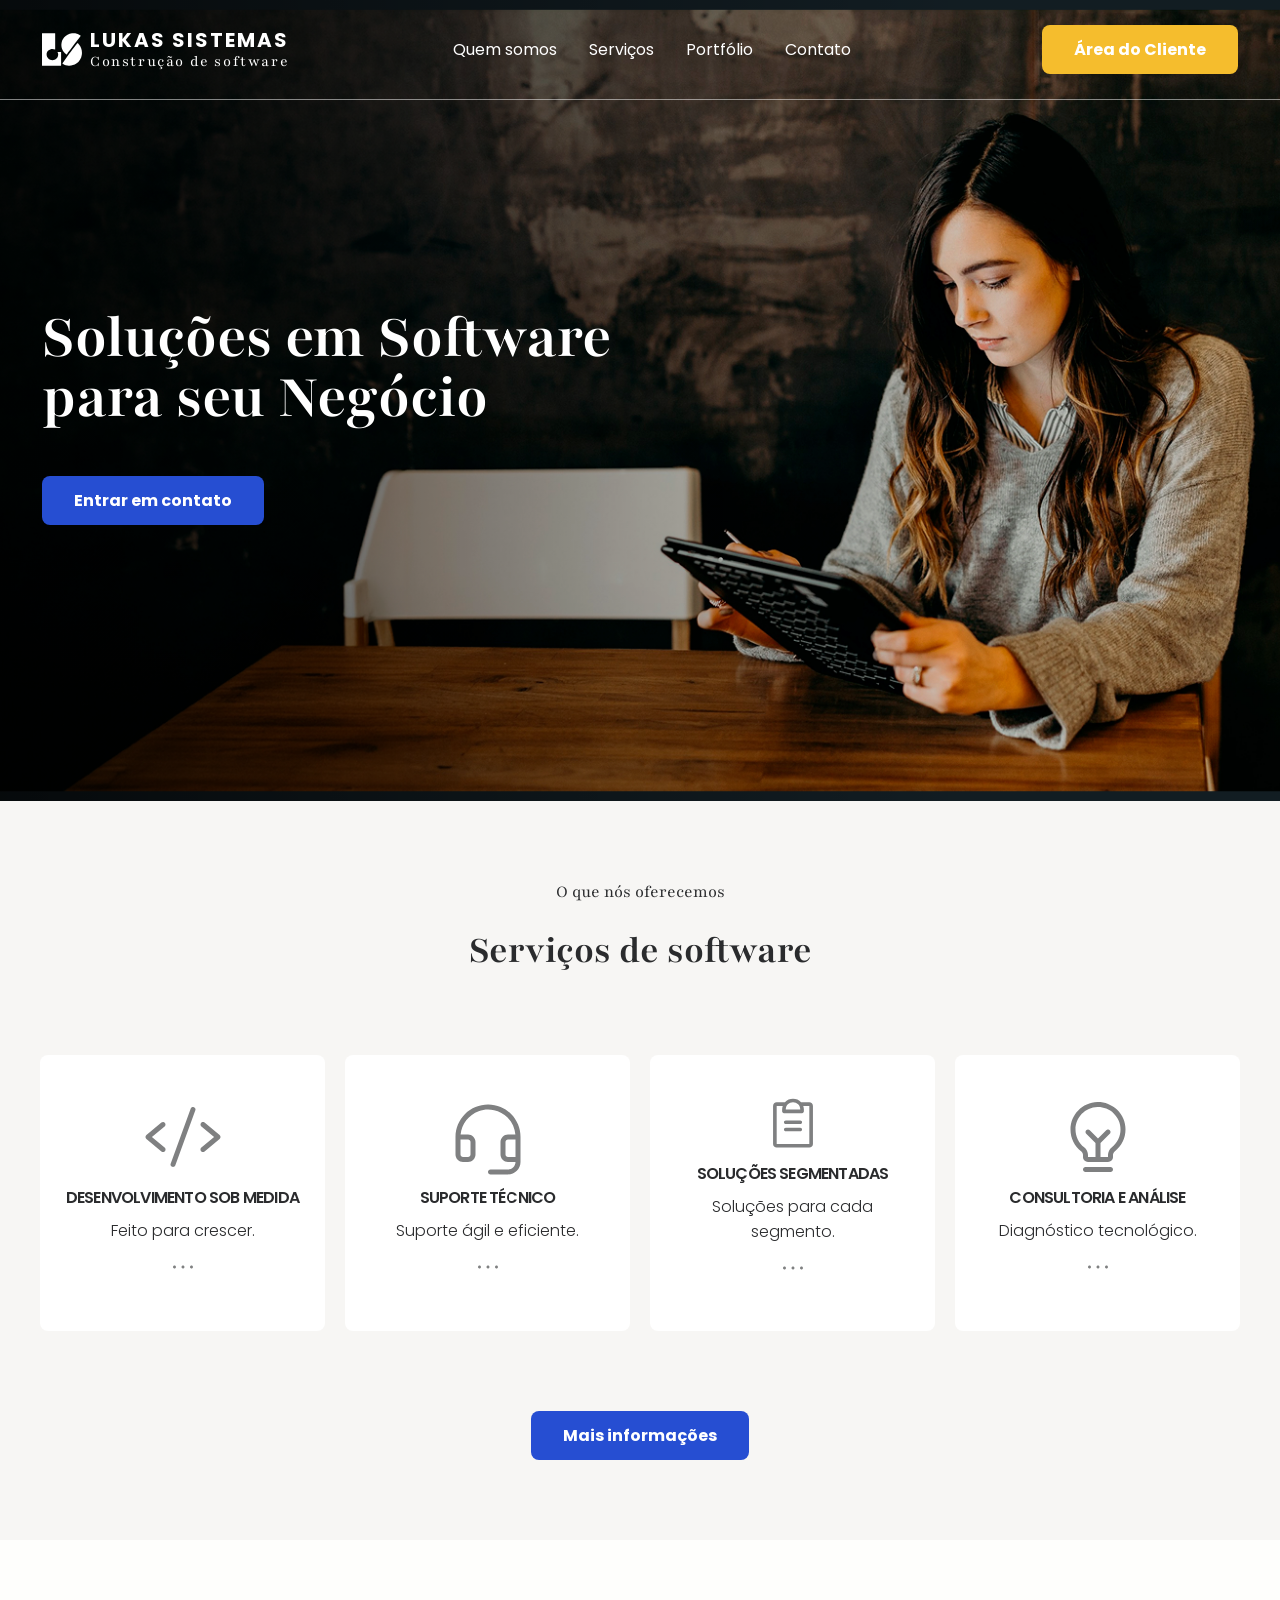
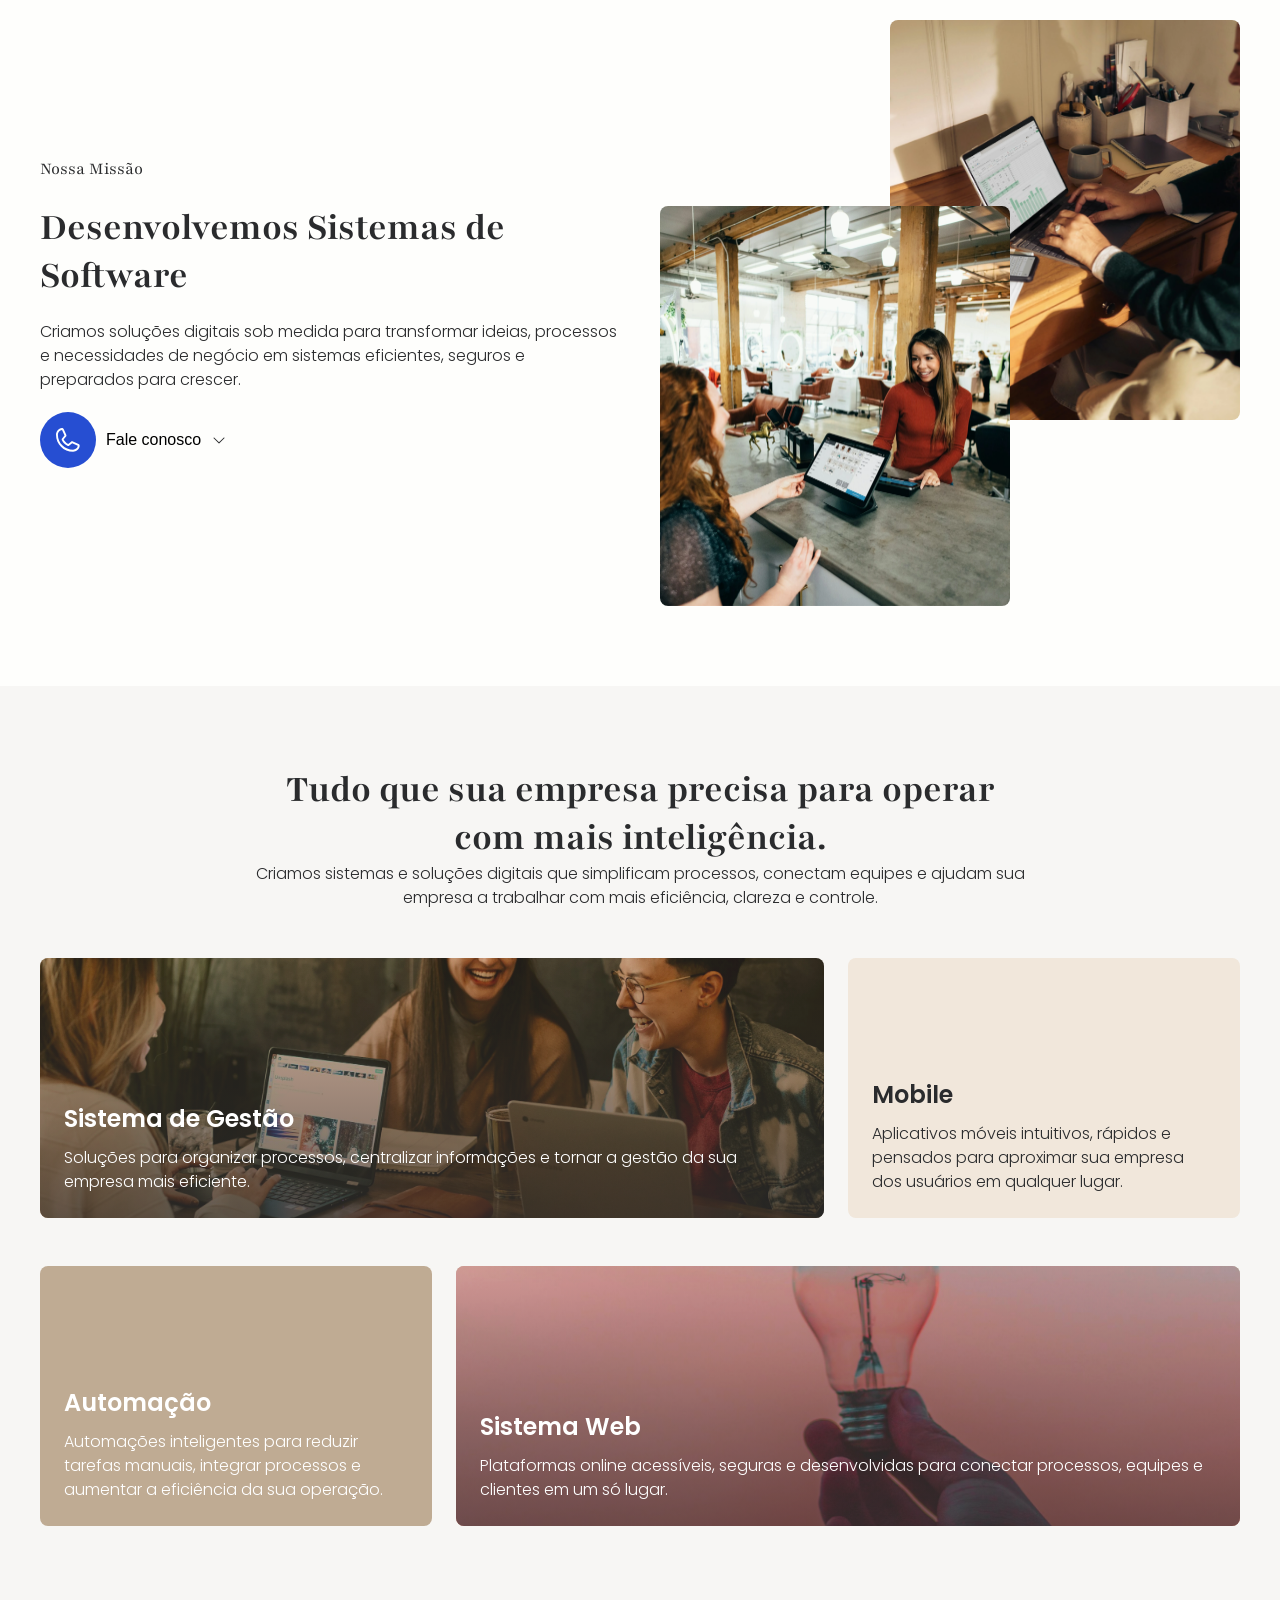
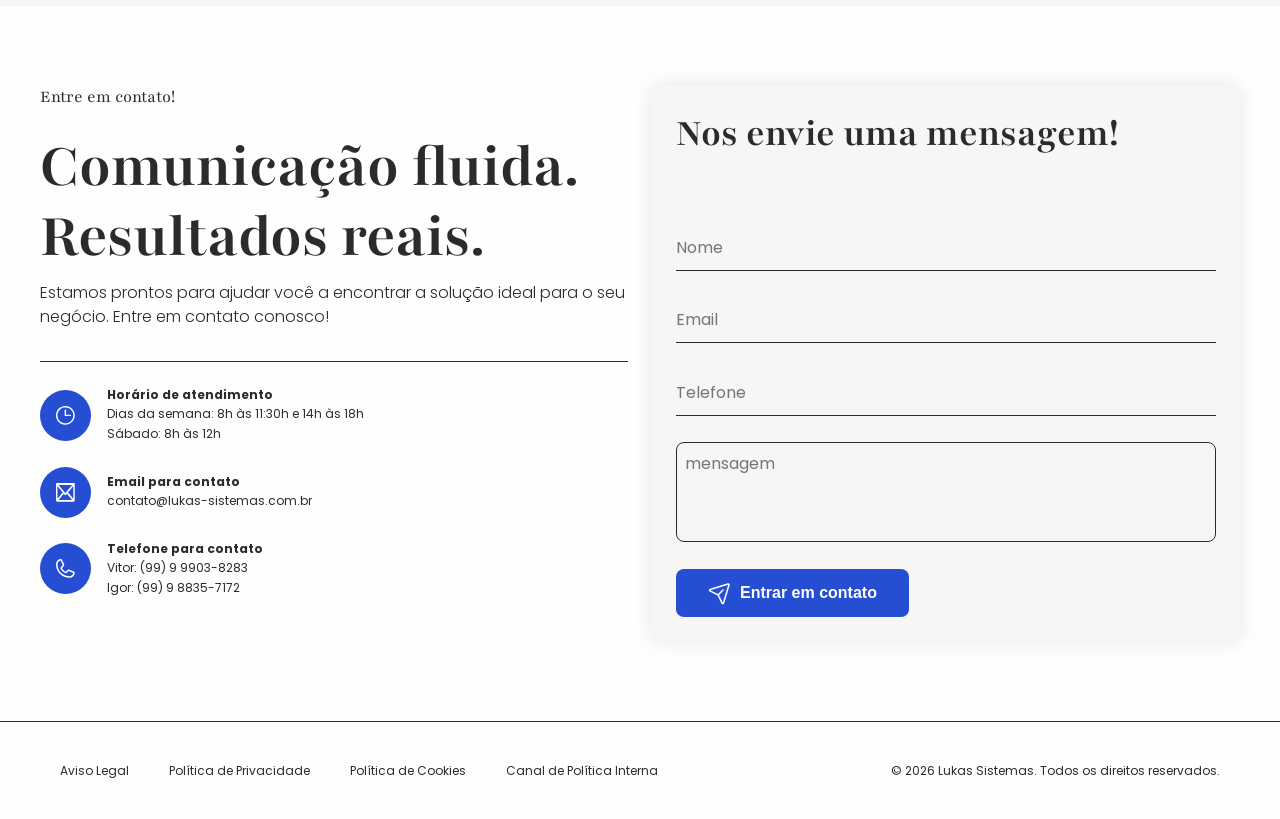
==== index.html @ f1d06e4f "first commit" ====
<!doctype html>
<html lang="pt-BR">

<head>
  <meta charset="UTF-8" />
  <meta name="viewport" content="width=device-width, initial-scale=1.0" />
  <meta name="description" content="Lukas Sistemas — soluções em software para seu negócio." />
  <title>Lukas Sistemas — Site Institucional</title>
  <link rel="preconnect" href="https://fonts.googleapis.com" />
  <link rel="preconnect" href="https://fonts.gstatic.com" crossorigin />
  <link
    href="https://fonts.googleapis.com/css2?family=Playfair:opsz,wght@5..1200,400;5..1200,700&family=Poppins:wght@300;400;600;700&display=swap"
    rel="stylesheet" />
  <link rel="stylesheet" href="styles/styles.css" />
</head>

<body>
  <header class="header">
    <a class="logo" href="#home"><img src="assets/logo-lukas.svg" alt="" /><span><strong>Lukas
          Sistemas</strong><small>Construção de software</small></span></a>
    <button class="menu-button" aria-label="Abrir menu" aria-expanded="false"><i></i><i></i></button>
<nav class="nav"><a href="#missao">Quem somos</a><a href="pages/services.html">Serviços</a><a
        href="#solucoes">Portfólio</a><a href="#contato">Contato</a></nav>
    <a class="button client-button" href="#contato">Área do Cliente</a>
  </header>

  <main>
    <section class="home" id="home">
      <div class="home-photo"></div>
      <div class="home-shade"></div>
      <div class="home-copy">
        <h1>Soluções em Software para seu Negócio</h1><a class="button" href="#contato">Entrar em contato</a>
      </div>
    </section>

    <section class="services section-light" id="servicos">
      <div class="section-title">
        <p>O que nós oferecemos</p>
        <h2>Serviços de software</h2>
      </div>
      <div class="service-cards">
        <article class="service-card">
          <svg width="80" height="80" viewBox="0 0 80 80" fill="none" xmlns="http://www.w3.org/2000/svg"
            class="service-icon icon-custom">
            <path
              d="M21.6 29.422L8.90623 40.0001L21.6 50.5782C21.8595 50.786 22.075 51.0434 22.2338 51.3354C22.3926 51.6274 22.4916 51.9482 22.525 52.279C22.5584 52.6097 22.5254 52.9438 22.4281 53.2617C22.3308 53.5795 22.1711 53.8748 21.9583 54.1302C21.7455 54.3856 21.4839 54.596 21.1888 54.7491C20.8937 54.9021 20.5711 54.9948 20.2398 55.0217C19.9084 55.0486 19.575 55.0091 19.2591 54.9056C18.9432 54.8021 18.6512 54.6366 18.4 54.4188L3.39998 41.9188C3.11852 41.6842 2.89208 41.3906 2.73668 41.0587C2.58128 40.7269 2.50073 40.3649 2.50073 39.9985C2.50073 39.6321 2.58128 39.2701 2.73668 38.9383C2.89208 38.6065 3.11852 38.3128 3.39998 38.0782L18.4 25.5782C18.9097 25.1539 19.5671 24.9494 20.2276 25.0097C20.8881 25.0701 21.4975 25.3904 21.9219 25.9001C22.3462 26.4098 22.5507 27.0672 22.4903 27.7277C22.43 28.3882 22.1097 28.9976 21.6 29.422ZM76.6 38.0782L61.6 25.5782C61.3476 25.3681 61.0563 25.2097 60.7427 25.1122C60.4291 25.0147 60.0994 24.9799 59.7724 25.0097C59.4453 25.0396 59.1274 25.1336 58.8367 25.2864C58.546 25.4392 58.2882 25.6477 58.0781 25.9001C57.6538 26.4098 57.4493 27.0672 57.5096 27.7277C57.57 28.3882 57.8903 28.9976 58.4 29.422L71.0937 40.0001L58.4 50.5782C58.1405 50.786 57.925 51.0434 57.7662 51.3354C57.6073 51.6274 57.5083 51.9482 57.475 52.279C57.4416 52.6097 57.4745 52.9438 57.5718 53.2617C57.6691 53.5795 57.8289 53.8748 58.0417 54.1302C58.2545 54.3856 58.5161 54.596 58.8111 54.7491C59.1062 54.9021 59.4289 54.9948 59.7602 55.0217C60.0916 55.0486 60.4249 55.0091 60.7408 54.9056C61.0567 54.8021 61.3488 54.6366 61.6 54.4188L76.6 41.9188C76.8814 41.6842 77.1079 41.3906 77.2633 41.0587C77.4187 40.7269 77.4992 40.3649 77.4992 39.9985C77.4992 39.6321 77.4187 39.2701 77.2633 38.9383C77.1079 38.6065 76.8814 38.3128 76.6 38.0782ZM50.8531 10.1501C50.5445 10.038 50.2168 9.98788 49.8889 10.0025C49.5609 10.0171 49.239 10.0961 48.9415 10.2351C48.6441 10.3741 48.3769 10.5703 48.1553 10.8126C47.9337 11.0548 47.762 11.3383 47.65 11.647L27.65 66.647C27.5375 66.9557 27.4869 67.2837 27.5013 67.612C27.5156 67.9404 27.5946 68.2627 27.7336 68.5605C27.8726 68.8583 28.069 69.1257 28.3115 69.3475C28.554 69.5694 28.8379 69.7412 29.1469 69.8532C29.4207 69.9506 29.7093 70.0002 30 70.0001C30.5134 70.0001 31.0144 69.842 31.4348 69.5474C31.8552 69.2527 32.1748 68.8358 32.35 68.3532L52.35 13.3532C52.462 13.0446 52.5122 12.7169 52.4976 12.389C52.483 12.061 52.404 11.7391 52.265 11.4416C52.126 11.1442 51.9297 10.877 51.6875 10.6554C51.4452 10.4338 51.1617 10.2621 50.8531 10.1501Z"
              fill="currentColor" fill-opacity="1" />
          </svg>

          <h3>Desenvolvimento Sob Medida</h3>
          <p>Feito para crescer.</p>
<a href="pages/services.html">
            <svg width="32" height="32" viewBox="0 0 32 32" fill="none" xmlns="http://www.w3.org/2000/svg"
              class="service-icon icon-more">
              <path
                d="M17.5 16C17.5 16.2967 17.412 16.5867 17.2472 16.8334C17.0824 17.08 16.8481 17.2723 16.574 17.3858C16.2999 17.4993 15.9983 17.5291 15.7074 17.4712C15.4164 17.4133 15.1491 17.2704 14.9393 17.0607C14.7296 16.8509 14.5867 16.5836 14.5288 16.2926C14.4709 16.0017 14.5007 15.7001 14.6142 15.426C14.7277 15.1519 14.92 14.9176 15.1666 14.7528C15.4133 14.588 15.7033 14.5 16 14.5C16.3978 14.5 16.7794 14.658 17.0607 14.9393C17.342 15.2206 17.5 15.6022 17.5 16ZM24.5 14.5C24.2033 14.5 23.9133 14.588 23.6666 14.7528C23.42 14.9176 23.2277 15.1519 23.1142 15.426C23.0007 15.7001 22.9709 16.0017 23.0288 16.2926C23.0867 16.5836 23.2296 16.8509 23.4393 17.0607C23.6491 17.2704 23.9164 17.4133 24.2074 17.4712C24.4983 17.5291 24.7999 17.4993 25.074 17.3858C25.3481 17.2723 25.5824 17.08 25.7472 16.8334C25.912 16.5867 26 16.2967 26 16C26 15.6022 25.842 15.2206 25.5607 14.9393C25.2794 14.658 24.8978 14.5 24.5 14.5ZM7.5 14.5C7.20333 14.5 6.91332 14.588 6.66665 14.7528C6.41997 14.9176 6.22771 15.1519 6.11418 15.426C6.00065 15.7001 5.97094 16.0017 6.02882 16.2926C6.0867 16.5836 6.22956 16.8509 6.43934 17.0607C6.64912 17.2704 6.91639 17.4133 7.20737 17.4712C7.49834 17.5291 7.79994 17.4993 8.07403 17.3858C8.34811 17.2723 8.58238 17.08 8.74721 16.8334C8.91203 16.5867 9 16.2967 9 16C9 15.6022 8.84197 15.2206 8.56066 14.9393C8.27936 14.658 7.89783 14.5 7.5 14.5Z"
                fill="currentColor" />
            </svg>
          </a>

        </article>
        <article class="service-card">
          <svg width="80" height="80" viewBox="0 0 80 80" fill="none" xmlns="http://www.w3.org/2000/svg"
            class="service-icon icon-support">
            <path
              d="M63.0906 17.0813C60.1 14.0606 56.5429 11.6594 52.6231 10.0153C48.7032 8.37124 44.4975 7.51648 40.2469 7.5H40C31.3805 7.5 23.114 10.9241 17.019 17.019C10.9241 23.114 7.5 31.3805 7.5 40V57.5C7.5 59.4891 8.29018 61.3968 9.6967 62.8033C11.1032 64.2098 13.0109 65 15 65H20C21.9891 65 23.8968 64.2098 25.3033 62.8033C26.7098 61.3968 27.5 59.4891 27.5 57.5V45C27.5 43.0109 26.7098 41.1032 25.3033 39.6967C23.8968 38.2902 21.9891 37.5 20 37.5H12.6125C13.0946 32.2873 15.0526 27.32 18.257 23.1803C21.4613 19.0406 25.7792 15.9001 30.7047 14.1268C35.6301 12.3534 40.959 12.0208 46.0668 13.1678C51.1745 14.3149 55.8495 16.8941 59.5437 20.6031C64.059 25.1416 66.8364 31.1221 67.3906 37.5H60C58.0109 37.5 56.1032 38.2902 54.6967 39.6967C53.2902 41.1032 52.5 43.0109 52.5 45V57.5C52.5 59.4891 53.2902 61.3968 54.6967 62.8033C56.1032 64.2098 58.0109 65 60 65H67.5C67.5 66.9891 66.7098 68.8968 65.3033 70.3033C63.8968 71.7098 61.9891 72.5 60 72.5H42.5C41.837 72.5 41.2011 72.7634 40.7322 73.2322C40.2634 73.7011 40 74.337 40 75C40 75.663 40.2634 76.2989 40.7322 76.7678C41.2011 77.2366 41.837 77.5 42.5 77.5H60C63.3152 77.5 66.4946 76.183 68.8388 73.8388C71.183 71.4946 72.5 68.3152 72.5 65V40C72.5163 35.7487 71.6935 31.5359 70.0789 27.6031C68.4643 23.6703 66.0895 20.0947 63.0906 17.0813ZM20 42.5C20.663 42.5 21.2989 42.7634 21.7678 43.2322C22.2366 43.7011 22.5 44.337 22.5 45V57.5C22.5 58.163 22.2366 58.7989 21.7678 59.2678C21.2989 59.7366 20.663 60 20 60H15C14.337 60 13.7011 59.7366 13.2322 59.2678C12.7634 58.7989 12.5 58.163 12.5 57.5V42.5H20ZM60 60C59.337 60 58.7011 59.7366 58.2322 59.2678C57.7634 58.7989 57.5 58.163 57.5 57.5V45C57.5 44.337 57.7634 43.7011 58.2322 43.2322C58.7011 42.7634 59.337 42.5 60 42.5H67.5V60H60Z"
              fill="currentColor" fill-opacity="1" />
          </svg>

          <h3>Suporte técnico</h3>
          <p>Suporte ágil e eficiente.</p>
<a href="pages/services.html">
            <svg width="32" height="32" viewBox="0 0 32 32" fill="none" xmlns="http://www.w3.org/2000/svg"
              class="service-icon icon-more">
              <path
                d="M17.5 16C17.5 16.2967 17.412 16.5867 17.2472 16.8334C17.0824 17.08 16.8481 17.2723 16.574 17.3858C16.2999 17.4993 15.9983 17.5291 15.7074 17.4712C15.4164 17.4133 15.1491 17.2704 14.9393 17.0607C14.7296 16.8509 14.5867 16.5836 14.5288 16.2926C14.4709 16.0017 14.5007 15.7001 14.6142 15.426C14.7277 15.1519 14.92 14.9176 15.1666 14.7528C15.4133 14.588 15.7033 14.5 16 14.5C16.3978 14.5 16.7794 14.658 17.0607 14.9393C17.342 15.2206 17.5 15.6022 17.5 16ZM24.5 14.5C24.2033 14.5 23.9133 14.588 23.6666 14.7528C23.42 14.9176 23.2277 15.1519 23.1142 15.426C23.0007 15.7001 22.9709 16.0017 23.0288 16.2926C23.0867 16.5836 23.2296 16.8509 23.4393 17.0607C23.6491 17.2704 23.9164 17.4133 24.2074 17.4712C24.4983 17.5291 24.7999 17.4993 25.074 17.3858C25.3481 17.2723 25.5824 17.08 25.7472 16.8334C25.912 16.5867 26 16.2967 26 16C26 15.6022 25.842 15.2206 25.5607 14.9393C25.2794 14.658 24.8978 14.5 24.5 14.5ZM7.5 14.5C7.20333 14.5 6.91332 14.588 6.66665 14.7528C6.41997 14.9176 6.22771 15.1519 6.11418 15.426C6.00065 15.7001 5.97094 16.0017 6.02882 16.2926C6.0867 16.5836 6.22956 16.8509 6.43934 17.0607C6.64912 17.2704 6.91639 17.4133 7.20737 17.4712C7.49834 17.5291 7.79994 17.4993 8.07403 17.3858C8.34811 17.2723 8.58238 17.08 8.74721 16.8334C8.91203 16.5867 9 16.2967 9 16C9 15.6022 8.84197 15.2206 8.56066 14.9393C8.27936 14.658 7.89783 14.5 7.5 14.5Z"
                fill="currentColor" />
            </svg>
          </a>
        </article>
        <article class="service-card">
          <svg width="80" height="80" viewBox="0 0 80 80" fill="none" xmlns="http://www.w3.org/2000/svg"
            class="service-icon icon-segmented">
            <path
              d="M52.5 47.5C52.5 48.1631 52.2366 48.799 51.7678 49.2678C51.2989 49.7366 50.663 50 50 50H30C29.337 50 28.7011 49.7366 28.2322 49.2678C27.7634 48.799 27.5 48.1631 27.5 47.5C27.5 46.837 27.7634 46.2011 28.2322 45.7323C28.7011 45.2634 29.337 45 30 45H50C50.663 45 51.2989 45.2634 51.7678 45.7323C52.2366 46.2011 52.5 46.837 52.5 47.5ZM50 35H30C29.337 35 28.7011 35.2634 28.2322 35.7323C27.7634 36.2011 27.5 36.837 27.5 37.5C27.5 38.1631 27.7634 38.799 28.2322 39.2678C28.7011 39.7366 29.337 40 30 40H50C50.663 40 51.2989 39.7366 51.7678 39.2678C52.2366 38.799 52.5 38.1631 52.5 37.5C52.5 36.837 52.2366 36.2011 51.7678 35.7323C51.2989 35.2634 50.663 35 50 35ZM67.5 15V67.5C67.5 68.8261 66.9732 70.0979 66.0355 71.0356C65.0979 71.9733 63.8261 72.5 62.5 72.5H17.5C16.1739 72.5 14.9021 71.9733 13.9645 71.0356C13.0268 70.0979 12.5 68.8261 12.5 67.5V15C12.5 13.674 13.0268 12.4022 13.9645 11.4645C14.9021 10.5268 16.1739 10 17.5 10H28.8313C30.236 8.4273 31.957 7.16896 33.8817 6.3074C35.8063 5.44585 37.8913 5.00049 40 5.00049C42.1087 5.00049 44.1937 5.44585 46.1183 6.3074C48.043 7.16896 49.764 8.4273 51.1688 10H62.5C63.8261 10 65.0979 10.5268 66.0355 11.4645C66.9732 12.4022 67.5 13.674 67.5 15ZM30 20H50C50 17.3479 48.9464 14.8043 47.0711 12.929C45.1957 11.0536 42.6522 10 40 10C37.3478 10 34.8043 11.0536 32.9289 12.929C31.0536 14.8043 30 17.3479 30 20ZM62.5 15H54.1406C54.7093 16.6057 54.9999 18.2966 55 20V22.5C55 23.1631 54.7366 23.799 54.2678 24.2678C53.7989 24.7366 53.163 25 52.5 25H27.5C26.837 25 26.2011 24.7366 25.7322 24.2678C25.2634 23.799 25 23.1631 25 22.5V20C25.0001 18.2966 25.2907 16.6057 25.8594 15H17.5V67.5H62.5V15Z"
              fill="currentColor" fill-opacity="1" />
          </svg>

          <h3>Soluções Segmentadas</h3>
          <p>Soluções para cada segmento.</p>
<a href="pages/services.html">
            <svg width="32" height="32" viewBox="0 0 32 32" fill="none" xmlns="http://www.w3.org/2000/svg"
              class="service-icon icon-more">
              <path
                d="M17.5 16C17.5 16.2967 17.412 16.5867 17.2472 16.8334C17.0824 17.08 16.8481 17.2723 16.574 17.3858C16.2999 17.4993 15.9983 17.5291 15.7074 17.4712C15.4164 17.4133 15.1491 17.2704 14.9393 17.0607C14.7296 16.8509 14.5867 16.5836 14.5288 16.2926C14.4709 16.0017 14.5007 15.7001 14.6142 15.426C14.7277 15.1519 14.92 14.9176 15.1666 14.7528C15.4133 14.588 15.7033 14.5 16 14.5C16.3978 14.5 16.7794 14.658 17.0607 14.9393C17.342 15.2206 17.5 15.6022 17.5 16ZM24.5 14.5C24.2033 14.5 23.9133 14.588 23.6666 14.7528C23.42 14.9176 23.2277 15.1519 23.1142 15.426C23.0007 15.7001 22.9709 16.0017 23.0288 16.2926C23.0867 16.5836 23.2296 16.8509 23.4393 17.0607C23.6491 17.2704 23.9164 17.4133 24.2074 17.4712C24.4983 17.5291 24.7999 17.4993 25.074 17.3858C25.3481 17.2723 25.5824 17.08 25.7472 16.8334C25.912 16.5867 26 16.2967 26 16C26 15.6022 25.842 15.2206 25.5607 14.9393C25.2794 14.658 24.8978 14.5 24.5 14.5ZM7.5 14.5C7.20333 14.5 6.91332 14.588 6.66665 14.7528C6.41997 14.9176 6.22771 15.1519 6.11418 15.426C6.00065 15.7001 5.97094 16.0017 6.02882 16.2926C6.0867 16.5836 6.22956 16.8509 6.43934 17.0607C6.64912 17.2704 6.91639 17.4133 7.20737 17.4712C7.49834 17.5291 7.79994 17.4993 8.07403 17.3858C8.34811 17.2723 8.58238 17.08 8.74721 16.8334C8.91203 16.5867 9 16.2967 9 16C9 15.6022 8.84197 15.2206 8.56066 14.9393C8.27936 14.658 7.89783 14.5 7.5 14.5Z"
                fill="currentColor" />
            </svg>
          </a>
        </article>
        <article class="service-card">
          <svg width="80" height="80" viewBox="0 0 80 80" fill="none" xmlns="http://www.w3.org/2000/svg"
            class="service-icon icon-analysis">
            <path
              d="M55 72.4999C55 73.163 54.7366 73.7989 54.2678 74.2677C53.7989 74.7365 53.163 74.9999 52.5 74.9999H27.5C26.837 74.9999 26.2011 74.7365 25.7322 74.2677C25.2634 73.7989 25 73.163 25 72.4999C25 71.8369 25.2634 71.201 25.7322 70.7322C26.2011 70.2633 26.837 69.9999 27.5 69.9999H52.5C53.163 69.9999 53.7989 70.2633 54.2678 70.7322C54.7366 71.201 55 71.8369 55 72.4999ZM67.5 32.4999C67.5108 36.6676 66.5693 40.7826 64.7474 44.5309C62.9255 48.2792 60.2713 51.5618 56.9875 54.1281C56.3735 54.5987 55.8752 55.2035 55.5307 55.8962C55.1863 56.589 55.0047 57.3513 55 58.1249V59.9999C55 61.326 54.4732 62.5978 53.5355 63.5355C52.5978 64.4731 51.3261 64.9999 50 64.9999H30C28.6739 64.9999 27.4021 64.4731 26.4645 63.5355C25.5268 62.5978 25 61.326 25 59.9999V58.1249C24.9995 57.3605 24.8237 56.6064 24.4862 55.9206C24.1487 55.2348 23.6585 54.6354 23.0531 54.1687C19.7779 51.6179 17.1258 48.3556 15.2975 44.6286C13.4692 40.9015 12.5125 36.8075 12.5 32.6562C12.4187 17.7593 24.4562 5.3593 39.3375 4.99993C43.0042 4.91156 46.6516 5.55759 50.0649 6.89998C53.4782 8.24237 56.5884 10.254 59.2126 12.8165C61.8368 15.3789 63.9219 18.4404 65.3452 21.8208C66.7684 25.2012 67.5011 28.8321 67.5 32.4999ZM62.5 32.4999C62.5009 29.4989 61.9014 26.528 60.7368 23.7621C59.5722 20.9962 57.8661 18.4912 55.7188 16.3946C53.5716 14.2981 51.0266 12.6522 48.2337 11.554C45.4408 10.4558 42.4564 9.9274 39.4562 9.99993C27.2687 10.2874 17.4344 20.4343 17.5 32.6218C17.5112 36.0174 18.2947 39.366 19.7911 42.4141C21.2875 45.4623 23.4578 48.13 26.1375 50.2156C27.342 51.1519 28.3163 52.3515 28.9858 53.7224C29.6553 55.0933 30.0022 56.5993 30 58.1249V59.9999H37.5V46.0343L28.2312 36.7687C27.7621 36.2996 27.4986 35.6633 27.4986 34.9999C27.4986 34.3365 27.7621 33.7003 28.2312 33.2312C28.7003 32.7621 29.3366 32.4985 30 32.4985C30.6634 32.4985 31.2996 32.7621 31.7687 33.2312L40 41.4656L48.2312 33.2312C48.4635 32.9989 48.7393 32.8146 49.0428 32.6889C49.3462 32.5632 49.6715 32.4985 50 32.4985C50.3285 32.4985 50.6538 32.5632 50.9572 32.6889C51.2607 32.8146 51.5365 32.9989 51.7687 33.2312C52.001 33.4634 52.1853 33.7392 52.311 34.0427C52.4367 34.3462 52.5014 34.6714 52.5014 34.9999C52.5014 35.3284 52.4367 35.6537 52.311 35.9572C52.1853 36.2606 52.001 36.5364 51.7687 36.7687L42.5 46.0343V59.9999H50V58.1249C50.0028 56.5948 50.3553 55.0856 51.0307 53.7126C51.7061 52.3396 52.6865 51.1391 53.8969 50.203C56.5847 48.1025 58.757 45.4156 60.248 42.3475C61.739 39.2794 62.5093 35.9111 62.5 32.4999Z"
              fill="currentColor" fill-opacity="1" />
          </svg>

          <h3>Consultoria e Análise</h3>
          <p>Diagnóstico tecnológico.</p>
<a href="pages/services.html">
            <svg width="32" height="32" viewBox="0 0 32 32" fill="none" xmlns="http://www.w3.org/2000/svg"
              class="service-icon icon-more">
              <path
                d="M17.5 16C17.5 16.2967 17.412 16.5867 17.2472 16.8334C17.0824 17.08 16.8481 17.2723 16.574 17.3858C16.2999 17.4993 15.9983 17.5291 15.7074 17.4712C15.4164 17.4133 15.1491 17.2704 14.9393 17.0607C14.7296 16.8509 14.5867 16.5836 14.5288 16.2926C14.4709 16.0017 14.5007 15.7001 14.6142 15.426C14.7277 15.1519 14.92 14.9176 15.1666 14.7528C15.4133 14.588 15.7033 14.5 16 14.5C16.3978 14.5 16.7794 14.658 17.0607 14.9393C17.342 15.2206 17.5 15.6022 17.5 16ZM24.5 14.5C24.2033 14.5 23.9133 14.588 23.6666 14.7528C23.42 14.9176 23.2277 15.1519 23.1142 15.426C23.0007 15.7001 22.9709 16.0017 23.0288 16.2926C23.0867 16.5836 23.2296 16.8509 23.4393 17.0607C23.6491 17.2704 23.9164 17.4133 24.2074 17.4712C24.4983 17.5291 24.7999 17.4993 25.074 17.3858C25.3481 17.2723 25.5824 17.08 25.7472 16.8334C25.912 16.5867 26 16.2967 26 16C26 15.6022 25.842 15.2206 25.5607 14.9393C25.2794 14.658 24.8978 14.5 24.5 14.5ZM7.5 14.5C7.20333 14.5 6.91332 14.588 6.66665 14.7528C6.41997 14.9176 6.22771 15.1519 6.11418 15.426C6.00065 15.7001 5.97094 16.0017 6.02882 16.2926C6.0867 16.5836 6.22956 16.8509 6.43934 17.0607C6.64912 17.2704 6.91639 17.4133 7.20737 17.4712C7.49834 17.5291 7.79994 17.4993 8.07403 17.3858C8.34811 17.2723 8.58238 17.08 8.74721 16.8334C8.91203 16.5867 9 16.2967 9 16C9 15.6022 8.84197 15.2206 8.56066 14.9393C8.27936 14.658 7.89783 14.5 7.5 14.5Z"
                fill="currentColor" />
            </svg>
          </a>
        </article>
      </div>
      <a class="button" href="pages/services.html">Mais informações</a>
    </section>

    <section class="mission section-white" id="missao">
      <div class="mission-copy">
        <p class="kicker">Nossa Missão</p>
        <h2>Desenvolvemos Sistemas de Software</h2>
        <p>Criamos soluções digitais sob medida para transformar ideias, processos e necessidades de negócio em sistemas
          eficientes, seguros e preparados para crescer.
        </p>
        <div class="contact-dropdown">
          <button class="mission-contact" type="button" aria-expanded="false" aria-controls="whatsapp-options">
            <span class="contact-icon"><img src="/assets/icons/Phone.svg" alt="" /></span>
            <span class="underlined">Fale conosco</span>
            <img class="contact-caret" src="/assets/icons/Caret.svg" alt="" />
          </button>
          <div class="contact-options" id="whatsapp-options" role="menu">
            <a href="https://wa.me/5599999038283" target="_blank" rel="noopener noreferrer" role="menuitem"><img
                src="assets/icons/wpp-logo.svg" alt="" />Falar com Vitor</a>
            <a href="https://wa.me/5599988357172" target="_blank" rel="noopener noreferrer" role="menuitem"><img
                src="assets/icons/wpp-logo.svg" alt="" />Falar com Igor</a>
          </div>
        </div>
      </div>
      <div class="mission-images"><img src="assets/about-1.webp" alt="Profissional trabalhando em um sistema" /><img
          src="assets/about-2.webp" alt="Tecnologia no ambiente de trabalho" /></div>
    </section>

    <section class="solutions section-light" id="solucoes">
      <div class="section-title solutions-title">
        <h2>Tudo que sua empresa precisa para operar com mais inteligência.</h2>
        <p>Criamos sistemas e soluções digitais que simplificam processos, conectam equipes e ajudam sua empresa a
          trabalhar com mais eficiência, clareza e controle.</p>
      </div>
      <div class="solution-row">
        <a class="solution-card-link" href="pages/sistema-gestao.html">
          <article>
            <h3>Sistema de Gestão</h3>
            <p>Soluções para organizar processos, centralizar informações e tornar a gestão da sua empresa mais
              eficiente.
            </p>
          </article>
        </a>
        <a class="solution-card-link" href="pages/mobile-conectado.html">
          <article class="article-mobile">
            <h3>Mobile</h3>
            <p>Aplicativos móveis intuitivos, rápidos e pensados para aproximar sua empresa dos usuários em qualquer
              lugar.</p>
          </article>
        </a>
      </div>
      <div class="solution-row reverse">
        <a class="solution-card-link" href="pages/automacao-integracao.html">
          <article>
            <h3>Automação</h3>
            <p>Automações inteligentes para reduzir tarefas manuais, integrar processos e aumentar a eficiência da sua
              operação.</p>
          </article>
        </a>
        <a class="solution-card-link" href="pages/experiencias-web.html">
          <article>
            <h3>Sistema Web</h3>
            <p>Plataformas online acessíveis, seguras e desenvolvidas para conectar processos, equipes e clientes em um
              só
              lugar.</p>
          </article>
        </a>
      </div>
    </section>

    <section class="contact-section section-white" id="contato">
      <div class="contact-info">
        <p class="kicker">Entre em contato!</p>
        <h2>Comunicação fluida. Resultados reais.</h2>
        <p>Estamos prontos para ajudar você a encontrar a solução ideal para o seu negócio. Entre em contato conosco!
        </p>
        <div class="contact-list">
          <div class="contact-item">
            <span class="contact-icon">
              <img src="/assets/icons/Clock.svg" alt="icone de telefone" />
            </span>
            <div class="contact-info">
              <b>Horário de atendimento</b>
              <span>Dias da semana: 8h às 11:30h e 14h às 18h<br />Sábado: 8h às
                12h</span>
            </div>
          </div>
          <div class="contact-item">
            <span class="contact-icon">
              <img src="/assets/icons/Email.svg" alt="icone de telefone" />
            </span>
            <div class="contact-info">
              <b>Email para contato</b>
              <span>contato@lukas-sistemas.com.br</span>
            </div>
          </div>
          <div class="contact-item">
            <span class="contact-icon">
              <img src="/assets/icons/Phone.svg" alt="icone de telefone" />
            </span>
            <div class="contact-info">
              <b>Telefone para contato</b>
              <span>Vitor: (99) 9 9903-8283<br />Igor: (99) 9 8835-7172</span>
            </div>
          </div>
        </div>
      </div>
      <form class="contact-form">
        <h3>Nos envie uma mensagem!</h3>
        <input name="name" type="text" placeholder="Nome" />
        <input name="email" type="email" placeholder="Email" />
        <input name="phone" type="tel" placeholder="Telefone" />

        <textarea name="message" placeholder="mensagem"></textarea>
        <button class="button" type="submit">
          <svg width="24" height="24" viewBox="0 0 24 24" fill="none" xmlns="http://www.w3.org/2000/svg"
            class="button-icon">
            <path
              d="M21.3113 2.68851C21.1226 2.50001 20.8872 2.3652 20.6291 2.29797C20.3711 2.23074 20.0998 2.23351 19.8431 2.30601H19.8291L1.8347 7.76601C1.54257 7.8502 1.28292 8.02117 1.09016 8.25627C0.897393 8.49136 0.780616 8.77948 0.755302 9.08245C0.729987 9.38541 0.79733 9.68891 0.948405 9.95274C1.09948 10.2166 1.32716 10.4283 1.60126 10.5598L9.56252 14.4373L13.4344 22.3938C13.5548 22.6508 13.7463 22.868 13.9862 23.0196C14.2261 23.1713 14.5043 23.2512 14.7881 23.2498C14.8313 23.2498 14.8744 23.2479 14.9175 23.2441C15.2202 23.2196 15.5082 23.1031 15.7428 22.9102C15.9774 22.7174 16.1474 22.4573 16.23 22.1651L21.6863 4.1707C21.6863 4.16601 21.6863 4.16132 21.6863 4.15664C21.7597 3.90066 21.7637 3.62976 21.6978 3.37174C21.6319 3.11373 21.4985 2.87791 21.3113 2.68851ZM14.7966 21.7357L14.7919 21.7488V21.7423L11.0363 14.0266L15.5363 9.52664C15.671 9.38484 15.745 9.19603 15.7425 9.00045C15.74 8.80488 15.6612 8.61803 15.5229 8.47973C15.3846 8.34143 15.1977 8.26262 15.0021 8.26012C14.8066 8.25761 14.6177 8.33161 14.476 8.46632L9.97595 12.9663L2.25751 9.2107H2.25095H2.26408L20.25 3.74976L14.7966 21.7357Z"
              fill="white" />
          </svg>

          Entrar em contato
        </button>
      </form>
    </section>
  </main>
  <footer>
    <div><a href="pages/politics/aviso-legal.html">Aviso Legal</a><a href="pages/politics/politica-privacidade.html">Política de Privacidade</a><a
        href="pages/politics/politica-cookies.html">Política de Cookies</a><a href="pages/politics/canal-politica-interna.html">Canal de Política
        Interna</a></div>
    <p>© 2026 Lukas Sistemas. Todos os direitos reservados.</p>
  </footer>
  <script>
    const menuButton = document.querySelector('.menu-button');
    const nav = document.querySelector('.nav');
    menuButton.addEventListener('click', () => {
      const open = menuButton.getAttribute('aria-expanded') === 'true';
      menuButton.setAttribute('aria-expanded', String(!open));
      nav.classList.toggle('open', !open);
    });
    nav.querySelectorAll('a').forEach((link) => link.addEventListener('click', () => {
      menuButton.setAttribute('aria-expanded', 'false');
      nav.classList.remove('open');
    }));

    const contactDropdown = document.querySelector('.contact-dropdown');
    const contactButton = contactDropdown.querySelector('.mission-contact');
    contactButton.addEventListener('click', () => {
      const open = contactButton.getAttribute('aria-expanded') === 'true';
      contactButton.setAttribute('aria-expanded', String(!open));
      contactDropdown.classList.toggle('open', !open);
    });
    document.addEventListener('click', (event) => {
      if (!contactDropdown.contains(event.target)) {
        contactButton.setAttribute('aria-expanded', 'false');
        contactDropdown.classList.remove('open');
      }
    });
    document.addEventListener('keydown', (event) => {
      if (event.key === 'Escape') {
        contactButton.setAttribute('aria-expanded', 'false');
        contactDropdown.classList.remove('open');
      }
    });
    document.querySelector('.contact-form').addEventListener('submit', (event) => event.preventDefault());
  </script>
  <script src="scripts/page-transition.js"></script>
</body>

</html>
---- styles/styles.css ----
@import url('./base.css');
@import url('./header.css');
@import url('./home.css');
@import url('./services.css');
@import url('./mission.css');
@import url('./solutions.css');
@import url('./contact.css');
@import url('./footer.css');
@import url('./responsive.css');
@import url('./page-styles/secondary-shared.css');
@import url('./page-styles/services.css');
@import url('./page-styles/service-detail.css');
@import url('./page-styles/contact.css');
@import url('./page-styles/legal.css');
@import url('./page-styles/responsive.css');
@import url('./page-transition.css');
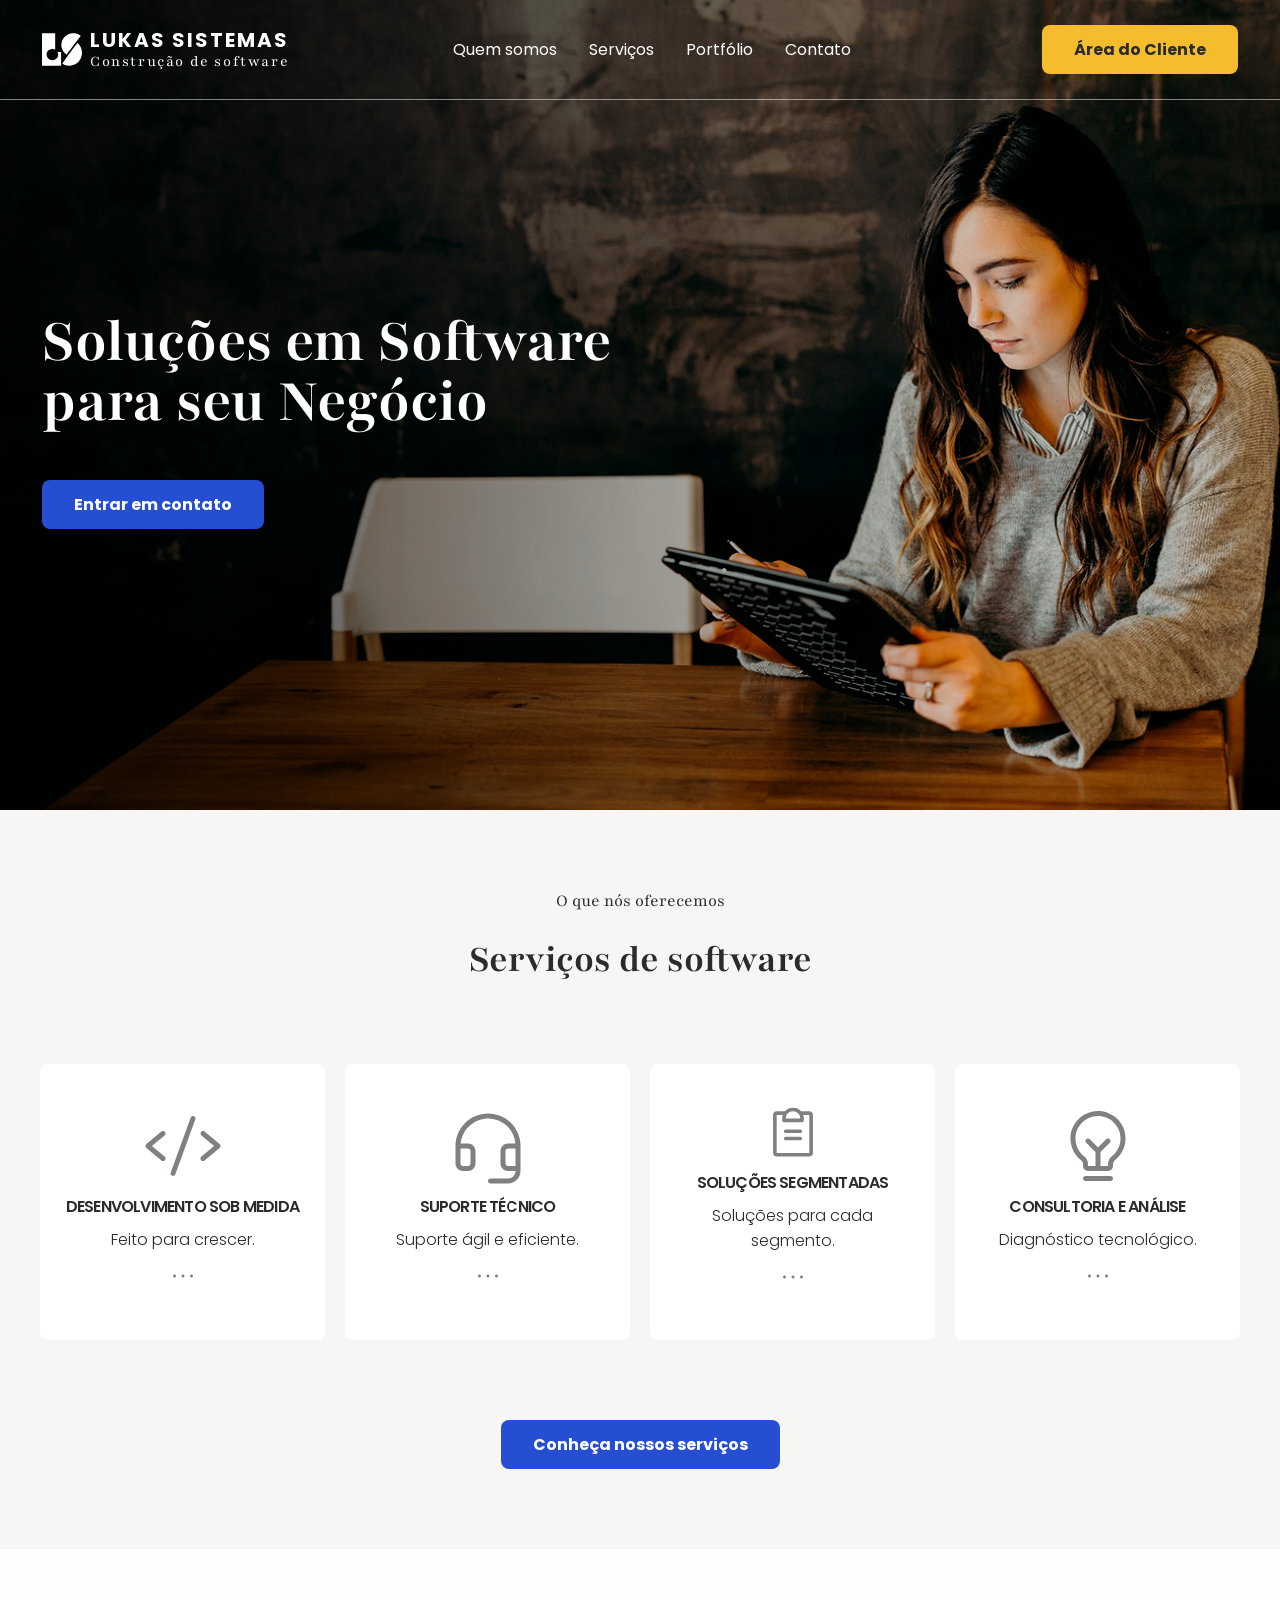
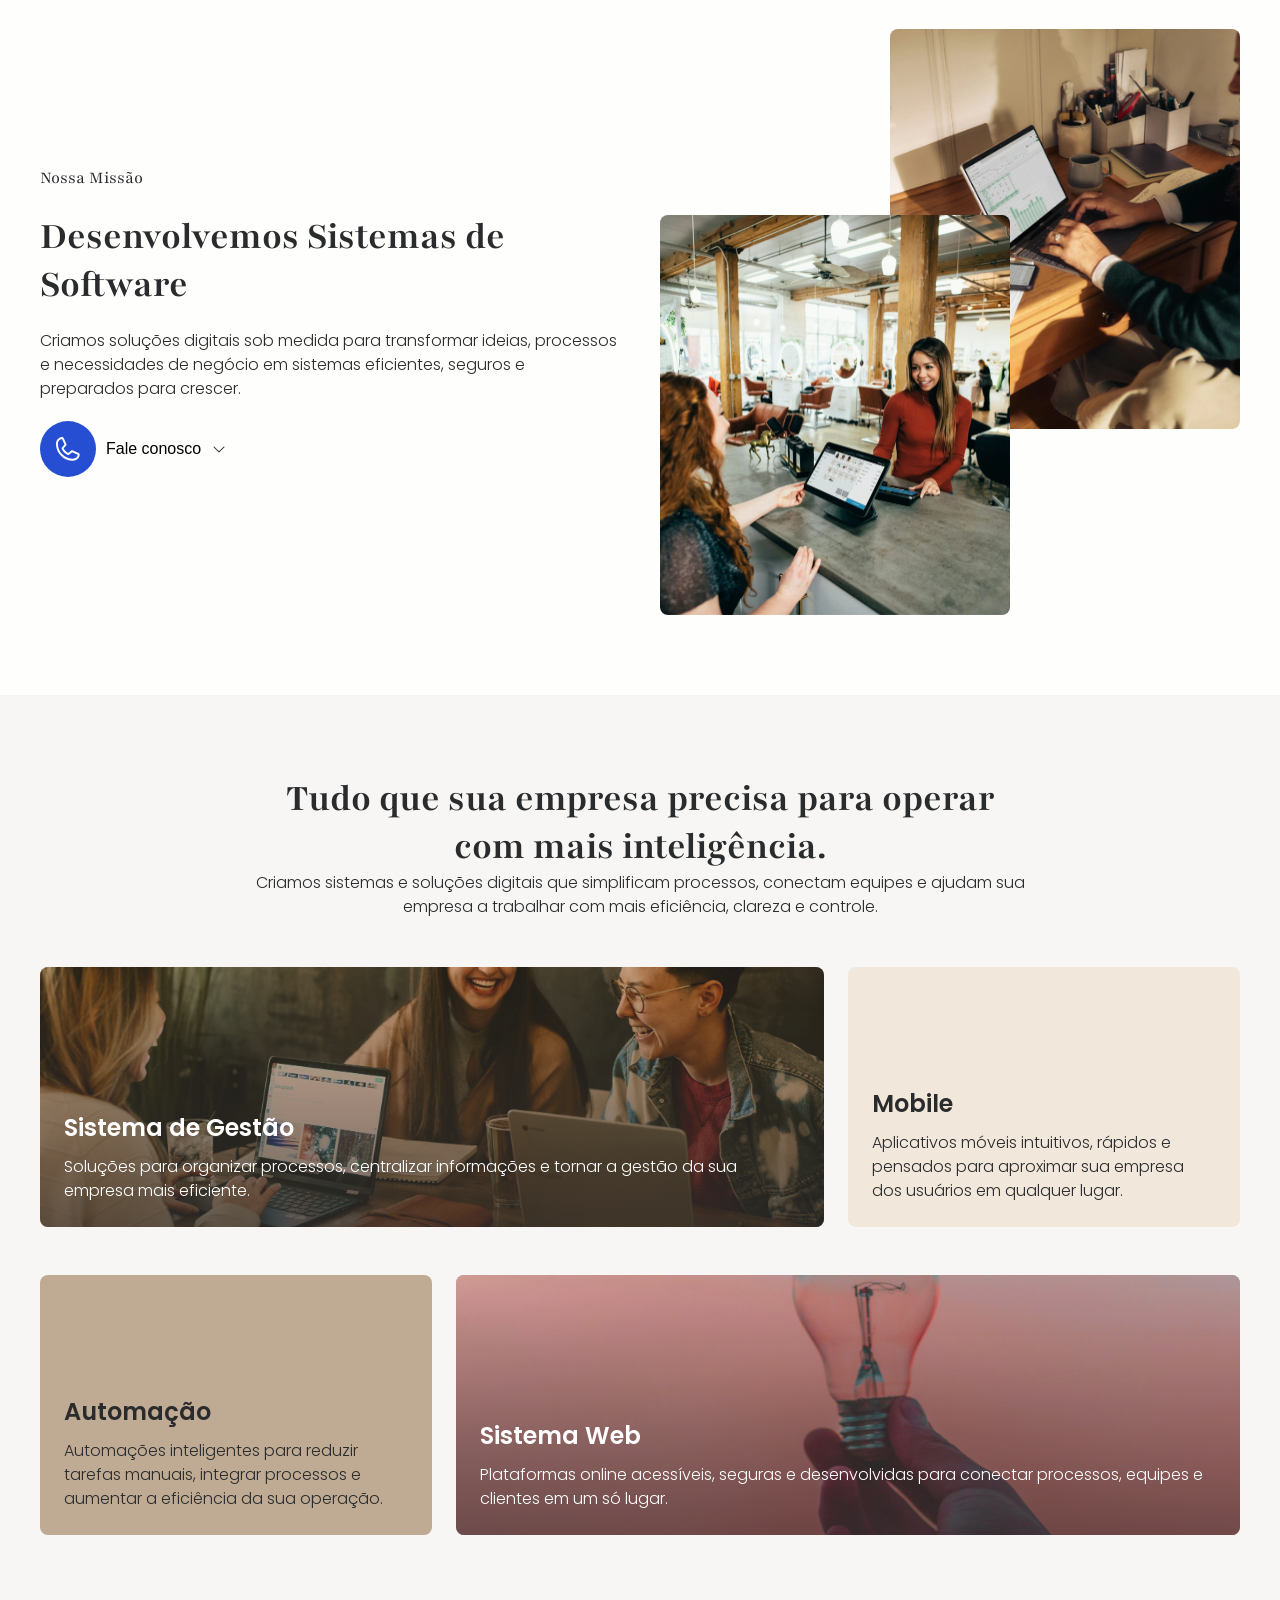
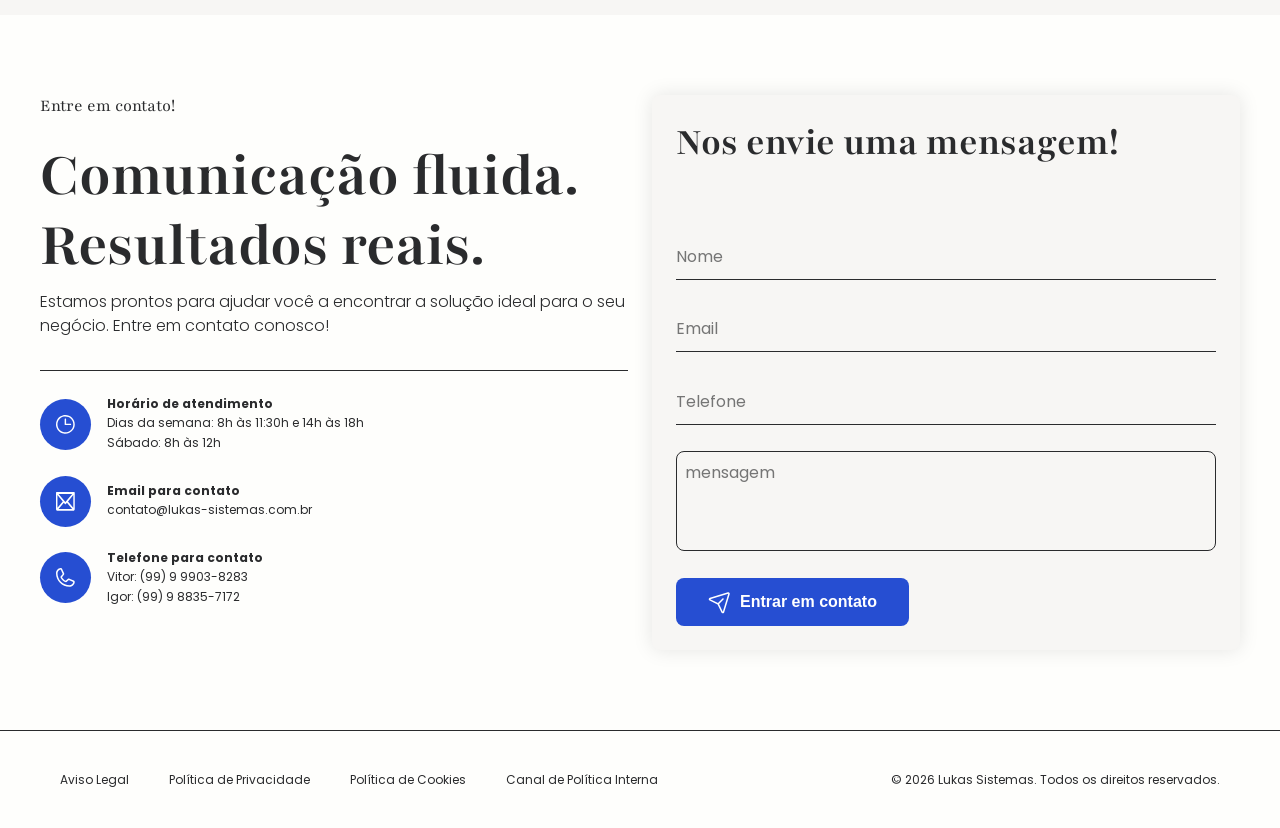
==== commit 994ba95c: "Correção seo e erro ortográfico" ====
--- a/index.html
+++ b/index.html
@@ -117,7 +117,7 @@
           </a>
         </article>
       </div>
-      <a class="button" href="pages/services.html">Mais informações</a>
+      <a class="button" href="pages/services.html">Conheça nossos serviços</a>
     </section>
 
     <section class="mission section-white" id="missao">
